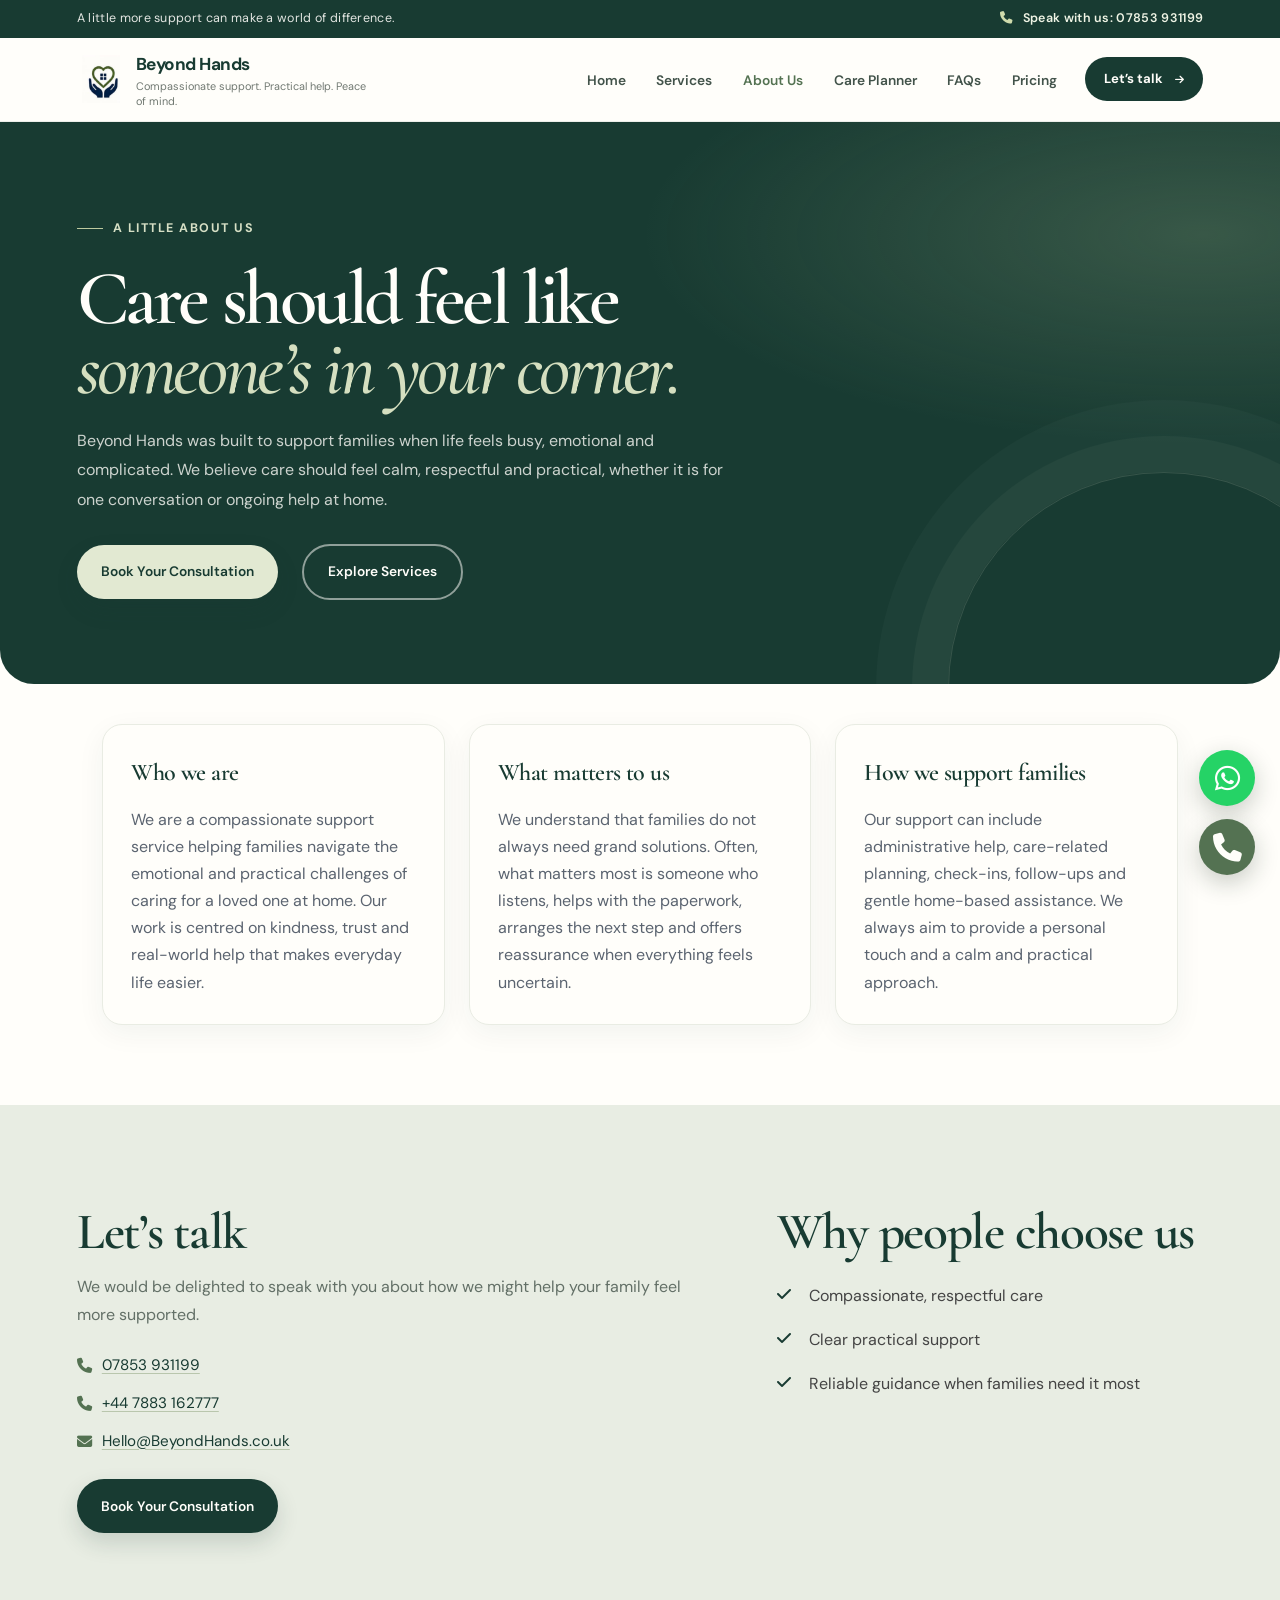
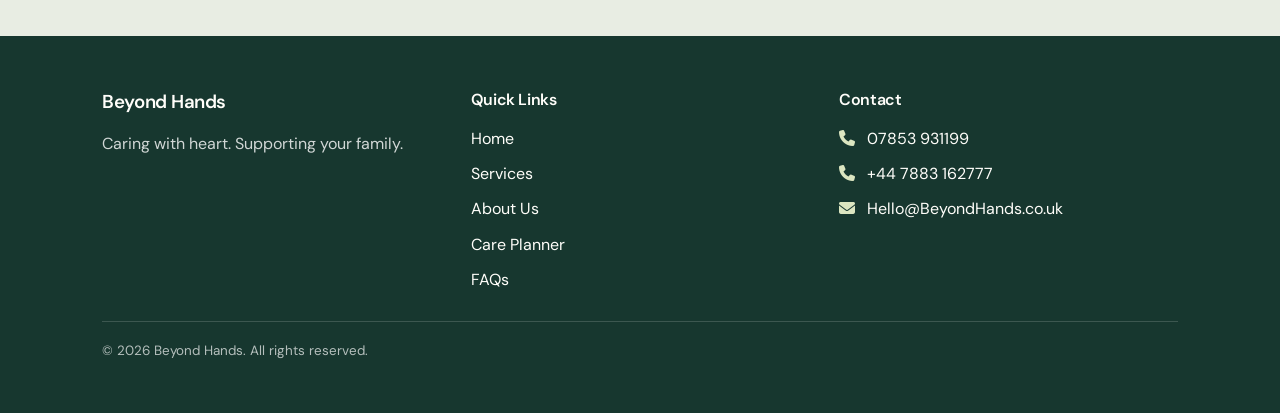
==== about.html @ d913bfa4 "chore: initalizing beyondhands repo" ====
<!DOCTYPE html>
<html lang="en">
<head>
    <meta charset="UTF-8">
    <meta name="viewport" content="width=device-width, initial-scale=1.0">
    <title>About Us | Beyond Hands</title>
    <meta name="description" content="Learn about Beyond Hands and our calm, personal approach to practical support for families and carers.">
    <link rel="icon" type="image/png" href="logo.png">
    <link rel="stylesheet" href="style.css">
    <link rel="preconnect" href="https://fonts.googleapis.com">
    <link href="https://fonts.googleapis.com/css2?family=Cormorant+Garamond:wght@500;600;700&family=DM+Sans:wght@400;500;600;700&display=swap" rel="stylesheet">
    <link rel="stylesheet" href="https://cdnjs.cloudflare.com/ajax/libs/font-awesome/6.5.1/css/all.min.css">
</head>
<body>
    <a class="skip-link" href="#main-content">Skip to content</a>
    <div class="topbar">
        <div class="topbar-inner">
            <span>A little more support can make a world of difference.</span>
            <a href="tel:+447853931199"><i class="fas fa-phone"></i> Speak with us: 07853 931199</a>
        </div>
    </div>
    <div class="sidebar-overlay"></div>
    <aside class="sidebar-drawer" id="mobile-navigation" aria-label="Mobile navigation" aria-hidden="true" inert>
        <div class="sidebar-header">
            <div class="sidebar-logo">
                <img src="logo.png" alt="Beyond Hands Logo">
                <h3>Beyond Hands</h3>
            </div>
            <button class="close-sidebar-btn" type="button" aria-label="Close navigation"><i class="fas fa-times"></i></button>
        </div>
        <ul class="sidebar-links">
            <li><a href="index.html#home"><i class="fas fa-home"></i> Home</a></li>
            <li><a href="services.html"><i class="fas fa-hand-holding-heart"></i> Services</a></li>
            <li><a href="about.html"><i class="fas fa-info-circle"></i> About Us</a></li>
            <li><a href="resources.html"><i class="fas fa-clipboard-list"></i> Care Planner</a></li>
            <li><a href="faq.html"><i class="fas fa-circle-question"></i> FAQs</a></li>
            <li><a href="index.html#pricing"><i class="fas fa-tags"></i> Pricing</a></li>
            <li><a href="booking.html"><i class="fas fa-calendar-check"></i> Book Consultation</a></li>
        </ul>
        <div class="sidebar-footer">
            <p><i class="fas fa-phone"></i> <a href="tel:+447853931199">07853 931199</a></p>
            <p>Helping families with calm, compassionate support.</p>
        </div>
    </aside>

    <nav class="navbar">
        <a href="index.html" class="logo">
            <img src="logo.png" alt="Beyond Hands Logo">
            <div>
                <h2>Beyond Hands</h2>
                <p>Compassionate support. Practical help. Peace of mind.</p>
            </div>
        </a>
        <ul class="nav-links">
            <li><a href="index.html#home">Home</a></li>
            <li><a href="services.html">Services</a></li>
            <li><a href="about.html">About Us</a></li>
            <li><a href="resources.html">Care Planner</a></li>
            <li><a href="faq.html">FAQs</a></li>
            <li><a href="index.html#pricing">Pricing</a></li>
        </ul>
        <a class="nav-cta" href="booking.html">Let’s talk <i class="fas fa-arrow-right"></i></a>
        <button class="menu-btn" type="button" aria-label="Open navigation" aria-controls="mobile-navigation" aria-expanded="false"><i class="fas fa-bars"></i></button>
    </nav>

    <main id="main-content">
    <section class="page-hero">
        <div class="hero-content">
            <span class="hero-kicker"><span></span> A little about us</span>
            <h1>Care should feel like<br><em>someone’s in your corner.</em></h1>
            <p>Beyond Hands was built to support families when life feels busy, emotional and complicated. We believe care should feel calm, respectful and practical, whether it is for one conversation or ongoing help at home.</p>
            <div class="hero-buttons">
                <a href="booking.html" class="btn">Book Your Consultation</a>
                <a href="services.html" class="btn-outline">Explore Services</a>
            </div>
        </div>
    </section>

    <section class="content-page-section">
        <div class="content-card">
            <h2>Who we are</h2>
            <p>We are a compassionate support service helping families navigate the emotional and practical challenges of caring for a loved one at home. Our work is centred on kindness, trust and real-world help that makes everyday life easier.</p>
        </div>
        <div class="content-card">
            <h2>What matters to us</h2>
            <p>We understand that families do not always need grand solutions. Often, what matters most is someone who listens, helps with the paperwork, arranges the next step and offers reassurance when everything feels uncertain.</p>
        </div>
        <div class="content-card">
            <h2>How we support families</h2>
            <p>Our support can include administrative help, care-related planning, check-ins, follow-ups and gentle home-based assistance. We always aim to provide a personal touch and a calm and practical approach.</p>
        </div>
    </section>

    <section class="contact-section">
        <div class="contact-container">
            <div class="contact-box">
                <h2>Let’s talk</h2>
                <p>We would be delighted to speak with you about how we might help your family feel more supported.</p>
                <div class="contact-info">
                    <p><i class="fas fa-phone"></i> <a href="tel:+447853931199">07853 931199</a></p>
                    <p><i class="fas fa-phone"></i> <a href="tel:+447883162777">+44 7883 162777</a></p>
                    <p><i class="fas fa-envelope"></i> <a href="mailto:Hello@BeyondHands.co.uk">Hello@BeyondHands.co.uk</a></p>
                </div>
                <a href="booking.html" class="btn">Book Your Consultation</a>
            </div>
            <div class="find-us-box">
                <h2>Why people choose us</h2>
                <ul class="find-list">
                    <li><i class="fas fa-check"></i> Compassionate, respectful care</li>
                    <li><i class="fas fa-check"></i> Clear practical support</li>
                    <li><i class="fas fa-check"></i> Reliable guidance when families need it most</li>
                </ul>
            </div>
        </div>
    </section>
    </main>

    <a href="https://wa.me/447853931199?text=Hello%20Beyond%20Hands%2C%20I%E2%80%99d%20like%20to%20ask%20about%20your%20support."
       class="whatsapp-btn" aria-label="Message Beyond Hands on WhatsApp" title="Message us on WhatsApp" target="_blank" rel="noopener noreferrer">
        <i class="fab fa-whatsapp" aria-hidden="true"></i>
    </a>
    <a href="tel:+447853931199" class="call-btn" aria-label="Call Beyond Hands" title="Call Beyond Hands">
        <i class="fas fa-phone"></i>
    </a>

    <footer>
        <div class="footer-content">
            <div>
                <h3>Beyond Hands</h3>
                <p>Caring with heart. Supporting your family.</p>
            </div>
            <div>
                <h4>Quick Links</h4>
                <ul>
                    <li><a href="index.html">Home</a></li>
                    <li><a href="services.html">Services</a></li>
                    <li><a href="about.html">About Us</a></li>
                    <li><a href="resources.html">Care Planner</a></li>
                    <li><a href="faq.html">FAQs</a></li>
                </ul>
            </div>
            <div>
                <h4>Contact</h4>
                <ul>
                    <li><i class="fas fa-phone"></i> <a href="tel:+447853931199">07853 931199</a></li>
                    <li><i class="fas fa-phone"></i> <a href="tel:+447883162777">+44 7883 162777</a></li>
                    <li><i class="fas fa-envelope"></i> <a href="mailto:Hello@BeyondHands.co.uk">Hello@BeyondHands.co.uk</a></li>
                </ul>
            </div>
        </div>
    </footer>

    <script src="script.js"></script>
</body>
</html>
---- style.css ----
:root {
    --navy: #0B2545;
    --green: #5B6D28;
    --light: #FBFBFA;
    --dark: #2D3134;
    --white: #ffffff;
}

* {
    margin: 0;
    padding: 0;
    box-sizing: border-box;
    font-family: 'Poppins', sans-serif;
    scroll-behavior: smooth;
}

body {
    background: var(--light);
    color: var(--dark);
    overflow-x: hidden;
}

body.sidebar-open {
    overflow: hidden;
}

img {
    max-width: 100%;
    display: block;
}

a {
    text-decoration: none;
}

section {
    padding: 80px 8%;
}

.navbar {
    position: sticky;
    top: 0;
    z-index: 1000;
    display: flex;
    justify-content: space-between;
    align-items: center;
    padding: 15px 8%;
    background: var(--white);
    box-shadow: 0 2px 15px rgba(0,0,0,.05);
}

.logo {
    display: flex;
    align-items: center;
    gap: 15px;
}

.logo img {
    height: 55px;
    object-fit: contain;
}

.logo h2 {
    font-size: 1.3rem;
    color: var(--navy);
    font-weight: 700;
}

.logo p {
    font-size: .75rem;
    color: #666;
}

.nav-links {
    display: flex;
    gap: 30px;
    list-style: none;
}

.nav-links a {
    font-weight: 500;
    color: var(--navy);
    transition: .3s;
}

.nav-links a:hover {
    color: var(--green);
}

.menu-btn {
    display: none;
    font-size: 1.5rem;
    cursor: pointer;
    color: var(--navy);
}

.sidebar-overlay {
    position: fixed;
    top: 0;
    left: 0;
    width: 100vw;
    height: 100vh;
    background: rgba(11, 37, 69, 0.4);
    backdrop-filter: blur(4px);
    z-index: 1999;
    opacity: 0;
    pointer-events: none;
    transition: opacity 0.4s ease;
}

.sidebar-overlay.active {
    opacity: 1;
    pointer-events: auto;
}

.sidebar-drawer {
    position: fixed;
    top: 0;
    right: -320px;
    width: 320px;
    height: 100vh;
    background: var(--white);
    z-index: 2000;
    box-shadow: -5px 0 25px rgba(0,0,0,0.15);
    display: flex;
    flex-direction: column;
    padding: 30px 25px;
    transition: right 0.4s cubic-bezier(0.16, 1, 0.3, 1);
}

.sidebar-drawer.active {
    right: 0;
}

.sidebar-header {
    display: flex;
    justify-content: space-between;
    align-items: center;
    margin-bottom: 40px;
}

.sidebar-logo {
    display: flex;
    align-items: center;
    gap: 12px;
}

.sidebar-logo img {
    height: 40px;
}

.sidebar-logo h3 {
    color: var(--navy);
    font-size: 1.2rem;
}

.close-sidebar-btn {
    font-size: 1.5rem;
    color: #888;
    cursor: pointer;
    transition: color 0.2s;
}

.close-sidebar-btn:hover {
    color: var(--navy);
}

.sidebar-links {
    list-style: none;
    display: flex;
    flex-direction: column;
    gap: 20px;
}

.sidebar-links li a {
    font-size: 1.15rem;
    font-weight: 500;
    color: var(--navy);
    display: flex;
    align-items: center;
    gap: 15px;
    padding: 12px 15px;
    border-radius: 8px;
    background: var(--light);
    transition: all 0.3s ease;
}

.sidebar-links li a:hover {
    background: var(--green);
    color: var(--white);
    padding-left: 20px;
}

.sidebar-footer {
    margin-top: auto;
    border-top: 1px solid #eee;
    padding-top: 20px;
    font-size: 0.9rem;
    color: #666;
}

.sidebar-footer p i {
    color: var(--green);
    margin-right: 5px;
}

.hero {
    display: grid;
    grid-template-columns: 1.2fr 0.8fr;
    align-items: center;
    gap: 40px;
    min-height: 85vh;
    background: linear-gradient(135deg, #ffffff 0%, var(--light) 100%);
}

.badge {
    display: inline-block;
    background: rgba(91, 109, 40, 0.1);
    color: var(--green);
    padding: 8px 16px;
    border-radius: 30px;
    font-weight: 600;
    font-size: 0.85rem;
    margin-bottom: 25px;
}

.hero-content h1 {
    font-size: 3rem;
    line-height: 1.25;
    color: var(--navy);
    margin-bottom: 25px;
}

.hero-content p {
    font-size: 1.1rem;
    margin-bottom: 30px;
    color: #4A5056;
    line-height: 1.7;
}

.hero-buttons {
    display: flex;
    gap: 15px;
    flex-wrap: wrap;
}

.hero-highlights {
    display: flex;
    flex-wrap: wrap;
    gap: 12px;
    margin-top: 24px;
}

.hero-highlights span {
    background: #f5f7ee;
    color: var(--navy);
    padding: 10px 14px;
    border-radius: 999px;
    font-size: 0.9rem;
    font-weight: 500;
}

.hero-highlights i {
    color: var(--green);
    margin-right: 6px;
}

.btn {
    padding: 14px 30px;
    background: var(--navy);
    color: var(--white);
    border-radius: 8px;
    font-weight: 600;
    transition: .3s ease;
}

.btn:hover {
    background: var(--green);
    transform: translateY(-2px);
}

.btn-outline {
    padding: 14px 30px;
    border: 2px solid var(--navy);
    color: var(--navy);
    border-radius: 8px;
    font-weight: 600;
    transition: .3s ease;
}

.btn-outline:hover {
    background: var(--navy);
    color: var(--white);
}

.hero-image img {
    border-radius: 30px;
    box-shadow: 0 15px 35px rgba(0,0,0,.1);
    width: 100%;
    object-fit: cover;
}

.features {
    display: grid;
    grid-template-columns: repeat(auto-fit, minmax(250px, 1fr));
    gap: 30px;
    background: var(--white);
    border-top: 1px solid #eee;
}

.feature-card {
    padding: 30px;
    text-align: center;
    border-radius: 12px;
    background: var(--light);
    transition: .3s;
}

.feature-card i {
    font-size: 2rem;
    color: var(--navy);
    margin-bottom: 15px;
}

.feature-card h3 {
    font-size: 1.15rem;
    color: var(--navy);
    margin-bottom: 8px;
}

.feature-card p {
    font-size: 0.92rem;
    color: #666;
    line-height: 1.6;
}

.section-heading {
    max-width: 780px;
    margin: 0 auto 50px;
    text-align: center;
}

.section-heading p {
    margin-top: 14px;
    color: #5b6470;
    line-height: 1.7;
}

.inline-btn {
    display: inline-block;
    margin-top: 20px;
    color: var(--green);
    font-weight: 600;
}

.inline-btn:hover {
    color: var(--navy);
}

.section-title {
    text-align: center;
    font-size: 2.2rem;
    margin-bottom: 10px;
    color: var(--navy);
    position: relative;
}

.section-title::after {
    content: '';
    display: block;
    width: 50px;
    height: 3px;
    background: var(--green);
    margin: 12px auto 0;
}

.service-grid {
    display: grid;
    grid-template-columns: repeat(auto-fit, minmax(300px, 1fr));
    gap: 30px;
}

.card {
    background: var(--white);
    padding: 35px;
    border-radius: 16px;
    box-shadow: 0 5px 20px rgba(0,0,0,.03);
    border: 1px solid #f0f0f0;
    transition: .3s ease;
}

.card:hover {
    transform: translateY(-5px);
    box-shadow: 0 15px 30px rgba(0,0,0,.08);
    border-color: var(--green);
}

.card i {
    font-size: 1.8rem;
    color: var(--green);
    margin-bottom: 20px;
}

.card h3 {
    margin-bottom: 12px;
    color: var(--navy);
    font-size: 1.25rem;
}

.card p {
    font-size: 0.95rem;
    line-height: 1.6;
    color: #555;
}

.card ul {
    list-style: none;
    display: flex;
    flex-direction: column;
    gap: 10px;
    margin-top: 16px;
}

.card li {
    font-size: 0.92rem;
    color: #5d6370;
    display: flex;
    align-items: flex-start;
    gap: 8px;
}

.card li i {
    margin: 0;
    color: var(--green);
    font-size: 0.9rem;
}

.support-section {
    background: linear-gradient(135deg, #f8f9f0 0%, #ffffff 100%);
    border-radius: 24px;
    margin: 0 8% 80px;
    padding: 60px 6%;
}

.support-intro {
    max-width: 760px;
    margin: 0 auto 40px;
    text-align: center;
}

.support-intro h2 {
    font-size: 2rem;
    color: var(--navy);
    margin-bottom: 14px;
}

.support-intro p {
    color: #5b6470;
    line-height: 1.7;
}

.steps-grid {
    display: grid;
    grid-template-columns: repeat(auto-fit, minmax(220px, 1fr));
    gap: 24px;
}

.step-card {
    background: var(--white);
    border: 1px solid #ecefe1;
    border-radius: 16px;
    padding: 24px;
    box-shadow: 0 8px 25px rgba(0,0,0,.03);
}

.step-number {
    display: inline-flex;
    width: 38px;
    height: 38px;
    align-items: center;
    justify-content: center;
    border-radius: 50%;
    background: rgba(91, 109, 40, 0.12);
    color: var(--green);
    font-weight: 700;
    margin-bottom: 14px;
}

.step-card h3 {
    color: var(--navy);
    margin-bottom: 10px;
}

.step-card p {
    color: #5b6470;
    line-height: 1.6;
    font-size: 0.95rem;
}

.about-intro {
    padding: 80px 8% 40px;
}

.about-intro-content {
    background: linear-gradient(135deg, #ffffff 0%, #f6f8ea 100%);
    border: 1px solid #ecefe1;
    border-radius: 24px;
    padding: 40px;
    max-width: 1000px;
    margin: 0 auto;
    box-shadow: 0 10px 25px rgba(0,0,0,.04);
}

.about-intro-content h2 {
    font-size: 2rem;
    color: var(--navy);
    margin-bottom: 16px;
}

.about-intro-content p {
    color: #5b6470;
    line-height: 1.8;
    max-width: 760px;
}

.testimonials-section {
    padding-top: 20px;
    padding-bottom: 20px;
}

.testimonial-grid {
    display: grid;
    grid-template-columns: repeat(auto-fit, minmax(250px, 1fr));
    gap: 24px;
}

.testimonial-card {
    background: var(--white);
    border: 1px solid #ecefe1;
    border-radius: 18px;
    padding: 24px;
    box-shadow: 0 8px 20px rgba(0,0,0,.03);
}

.testimonial-card p {
    color: #4b5563;
    line-height: 1.7;
    margin-bottom: 14px;
}

.testimonial-card strong {
    color: var(--navy);
}

.about {
    background: linear-gradient(135deg, #5B6D28 0%, #7a8f39 100%);
    color: var(--white);
    border-radius: 24px;
    margin: 0 8% 80px;
    padding: 60px;
    box-shadow: 0 15px 35px rgba(91, 109, 40, 0.15);
}

.about h2 {
    font-size: 2.2rem;
    margin-bottom: 30px;
    text-align: center;
}

.why-list {
    list-style: none;
    max-width: 800px;
    margin: 0 auto;
    display: flex;
    flex-direction: column;
    gap: 20px;
}

.why-list li {
    font-size: 1.05rem;
    display: flex;
    align-items: flex-start;
    gap: 15px;
    line-height: 1.6;
}

.why-list i {
    font-size: 1.3rem;
    color: #DCE6C1;
    margin-top: 3px;
}

.pricing-grid {
    display: grid;
    grid-template-columns: repeat(auto-fit, minmax(280px, 1fr));
    gap: 30px;
}

.price-card {
    background: var(--white);
    padding: 40px 30px;
    border-radius: 16px;
    text-align: center;
    box-shadow: 0 5px 20px rgba(0,0,0,.03);
    border-top: 4px solid var(--navy);
}

.price-card i {
    font-size: 2.2rem;
    color: var(--navy);
    margin-bottom: 15px;
}

.price-card h3 {
    margin-bottom: 10px;
    color: var(--navy);
}

.price-card p {
    color: #666;
    font-size: 0.95rem;
    line-height: 1.7;
}

.contact-section {
    background: var(--white);
    border-top: 1px solid #eee;
}

.contact-container {
    display: grid;
    grid-template-columns: 1.2fr 0.8fr;
    gap: 60px;
}

.contact-box h2, .find-us-box h2 {
    color: var(--navy);
    font-size: 1.8rem;
    margin-bottom: 15px;
}

.contact-info {
    margin: 25px 0;
}

.contact-info p {
    margin-bottom: 12px;
    font-size: 1.05rem;
    display: flex;
    align-items: center;
    gap: 10px;
}

.contact-info i {
    color: var(--green);
}

.contact-form {
    display: flex;
    flex-direction: column;
    gap: 15px;
}

.contact-form input, .contact-form textarea, .contact-form select {
    padding: 14px;
    border: 1px solid #ddd;
    border-radius: 8px;
    font-size: 0.95rem;
    background: var(--light);
}

.contact-form textarea {
    height: 120px;
    resize: none;
}

.contact-form button {
    padding: 14px;
    border: none;
    background: var(--navy);
    color: var(--white);
    font-weight: 600;
    border-radius: 8px;
    cursor: pointer;
    transition: .3s;
}

.contact-form button:hover {
    background: var(--green);
}

.find-list {
    list-style: none;
    display: flex;
    flex-direction: column;
    gap: 18px;
    margin-top: 25px;
}

.find-list li {
    display: flex;
    align-items: flex-start;
    gap: 12px;
    font-size: 1rem;
    color: #444;
    line-height: 1.6;
}

.find-list i {
    color: var(--navy);
    width: 20px;
    margin-top: 3px;
}

.call-btn {
    position: fixed;
    right: 25px;
    bottom: 25px;
    width: 60px;
    height: 60px;
    background: var(--green);
    border-radius: 50%;
    display: flex;
    justify-content: center;
    align-items: center;
    font-size: 1.8rem;
    color: var(--white);
    text-decoration: none;
    box-shadow: 0 8px 20px rgba(0,0,0,.2);
    z-index: 999;
    transition: .3s;
}

.whatsapp-btn {
    position: fixed;
    right: 25px;
    bottom: 94px;
    z-index: 999;
    display: flex;
    width: 56px;
    height: 56px;
    align-items: center;
    justify-content: center;
    border-radius: 50%;
    background: #25d366;
    color: #fff;
    font-size: 1.8rem;
    text-decoration: none;
    box-shadow: 0 8px 24px rgba(20, 40, 25, .23);
    transition: transform .2s ease, box-shadow .2s ease;
}

.call-btn:hover,
.whatsapp-btn:hover {
    transform: scale(1.05);
}

footer {
    background: var(--navy);
    color: var(--white);
    padding: 50px 8%;
}

.content-page-section {
    display: grid;
    grid-template-columns: repeat(auto-fit, minmax(280px, 1fr));
    gap: 24px;
    padding: 40px 8% 80px;
}

.content-card {
    background: var(--white);
    padding: 28px;
    border-radius: 18px;
    box-shadow: 0 8px 24px rgba(0,0,0,.04);
    border: 1px solid #ecefe1;
}

.content-card h2 {
    color: var(--navy);
    margin-bottom: 12px;
}

.content-card p {
    color: #5b6470;
    line-height: 1.7;
}

.footer-content {
    display: grid;
    grid-template-columns: repeat(auto-fit, minmax(220px, 1fr));
    gap: 30px;
    align-items: start;
}

footer h3, footer h4 {
    margin-bottom: 12px;
}

footer p, footer li {
    color: rgba(255,255,255,0.8);
    line-height: 1.7;
}

footer ul {
    list-style: none;
    display: flex;
    flex-direction: column;
    gap: 8px;
}

footer a {
    color: var(--white);
}

footer i {
    margin-right: 8px;
    color: #DCE6C1;
}

.hidden {
    opacity: 0;
    transform: translateY(30px);
    transition: all 0.6s ease-out;
}

.show {
    opacity: 1;
    transform: translateY(0);
}

.page-hero {
    padding: 70px 8% 50px;
    background: linear-gradient(135deg, #ffffff 0%, #f7f8ef 100%);
}

.page-hero .hero-content h1 {
    font-size: 2.6rem;
}

.page-hero .hero-content p {
    max-width: 720px;
}

.services-page-section {
    padding-top: 20px;
}

.services-intro-card {
    background: var(--white);
    border: 1px solid #ecefe1;
    border-radius: 24px;
    padding: 32px;
    margin: 0 auto 35px;
    max-width: 900px;
    box-shadow: 0 10px 25px rgba(0,0,0,.04);
}

.services-intro-card h2 {
    color: var(--navy);
    margin-bottom: 12px;
}

.services-intro-card p {
    color: #5b6470;
    line-height: 1.7;
}

.large-grid {
    grid-template-columns: repeat(auto-fit, minmax(280px, 1fr));
}

.booking-layout {
    display: grid;
    grid-template-columns: 0.95fr 1.05fr;
    gap: 40px;
    align-items: start;
}

.consultation-summary {
    background: var(--white);
    border: 1px solid #ecefe1;
    border-radius: 24px;
    padding: 32px;
    box-shadow: 0 10px 25px rgba(0,0,0,.04);
}

.consultation-summary h2 {
    color: var(--navy);
    font-size: 1.6rem;
    margin-bottom: 14px;
}

.summary-list {
    list-style: none;
    display: flex;
    flex-direction: column;
    gap: 12px;
    margin-top: 20px;
}

.summary-list li {
    display: flex;
    align-items: flex-start;
    gap: 10px;
    color: #495057;
    line-height: 1.6;
}

.summary-list i {
    color: var(--green);
    margin-top: 3px;
}

.consultation-card {
    margin-top: 20px;
    padding: 18px 20px;
    background: #f8f9f0;
    border-radius: 14px;
    color: #4b5563;
}

.consultation-card strong {
    color: var(--navy);
}

@media(max-width: 900px) {
    section { padding: 50px 5%; }
    .hero, .booking-layout { grid-template-columns: 1fr; text-align: center; }
    .hero-buttons, .hero-highlights { justify-content: center; }
    .about { margin: 0 5% 50px; padding: 40px 20px; }
    .contact-container { grid-template-columns: 1fr; gap: 40px; }
    .nav-links { display: none; }
    .menu-btn { display: block; }
    .page-hero { padding: 60px 5% 40px; }
}

@media(max-width: 600px) {
    .hero-content h1 { font-size: 2.3rem; }
    .hero-buttons { flex-direction: column; }
    .btn, .btn-outline { width: 100%; text-align: center; }
    .support-section { margin: 0 5% 50px; padding: 40px 20px; }
}

/* Shared visual and interaction refinements */
:root {
    --navy: #183c3a;
    --green: #617b55;
    --light: #f7f7f2;
    --dark: #303936;
    --white: #fff;
    --sage-pale: #edf1e8;
    --muted: #626c67;
    --shadow-soft: 0 14px 40px rgba(24, 60, 58, .08);
}

html {
    scroll-behavior: smooth;
    scroll-padding-top: 95px;
}

body {
    font-family: 'Poppins', sans-serif;
    line-height: 1.65;
    color: var(--dark);
}

a {
    color: inherit;
}

a:focus-visible,
button:focus-visible,
summary:focus-visible,
input:focus-visible,
textarea:focus-visible,
select:focus-visible {
    outline: 3px solid #a7bd7e;
    outline-offset: 3px;
}

.skip-link {
    position: fixed;
    top: 12px;
    left: 12px;
    z-index: 3000;
    padding: 10px 16px;
    border-radius: 8px;
    background: var(--navy);
    color: var(--white);
    transform: translateY(-160%);
}

.skip-link:focus {
    transform: translateY(0);
}

.navbar {
    padding-top: 12px;
    padding-bottom: 12px;
    transition: box-shadow .25s ease, padding .25s ease;
}

.navbar.is-scrolled {
    box-shadow: 0 8px 28px rgba(24, 60, 58, .13);
}

.logo {
    gap: 12px;
}

.logo img {
    height: 52px;
}

.logo p {
    line-height: 1.35;
}

.nav-links {
    align-items: center;
    gap: clamp(14px, 2vw, 28px);
}

.nav-links a {
    font-size: .92rem;
}

.nav-links a[aria-current="page"] {
    color: var(--green);
}

.menu-btn,
.close-sidebar-btn {
    border: 0;
    background: transparent;
    cursor: pointer;
}

.sidebar-drawer {
    width: min(360px, 88vw);
    right: -100%;
    height: 100vh;
    height: 100dvh;
}

.sidebar-drawer.active {
    right: 0;
}

.sidebar-overlay {
    z-index: 1999;
}

.sidebar-drawer {
    z-index: 2000;
}

.hero {
    position: relative;
    min-height: min(760px, calc(100vh - 78px));
    gap: clamp(28px, 5vw, 72px);
    background:
        radial-gradient(ellipse at 88% 18%, rgba(207, 219, 190, .42), transparent 36%),
        linear-gradient(135deg, #fff 0%, #f5f6ef 100%);
}

.hero-content h1,
.page-hero .hero-content h1 {
    max-width: 760px;
    font-size: clamp(2.45rem, 5vw, 4.35rem);
    line-height: 1.12;
    letter-spacing: -.045em;
}

.hero-content p,
.page-hero .hero-content p {
    max-width: 680px;
    line-height: 1.8;
}

.badge {
    background: var(--sage-pale);
    letter-spacing: .035em;
}

.hero-image {
    position: relative;
}

.hero-image::before {
    content: "";
    position: absolute;
    z-index: 0;
    inset: 18px -16px -16px 18px;
    border: 1px solid rgba(97, 123, 85, .32);
    border-radius: 32px;
}

.hero-image img {
    position: relative;
    aspect-ratio: 4 / 4.3;
    max-height: 570px;
    object-fit: cover;
    border-radius: 28px;
    box-shadow: var(--shadow-soft);
}

.btn,
.btn-outline {
    display: inline-flex;
    min-height: 50px;
    align-items: center;
    justify-content: center;
    border-radius: 999px;
    padding: 13px 26px;
}

.btn {
    background: var(--navy);
}

.btn:hover {
    background: var(--green);
}

.btn-outline {
    border-color: rgba(24, 60, 58, .35);
}

.features {
    position: relative;
    z-index: 1;
    width: min(1120px, calc(100% - 10%));
    margin: -26px auto 0;
    padding: 28px;
    border: 1px solid #e9ece3;
    border-radius: 22px;
    background: var(--white);
    box-shadow: var(--shadow-soft);
}

.feature-card {
    padding: 22px 18px;
    background: transparent;
}

.feature-card i {
    color: var(--green);
}

.section-title {
    font-size: clamp(1.8rem, 3vw, 2.45rem);
    letter-spacing: -.035em;
}

.section-heading {
    margin-bottom: 40px;
}

.card,
.price-card,
.content-card,
.testimonial-card,
.step-card,
.consultation-summary,
.services-intro-card {
    border-color: #e9ece3;
    box-shadow: 0 8px 28px rgba(24, 60, 58, .055);
}

.card,
.price-card,
.content-card,
.testimonial-card {
    border-radius: 20px;
}

.card {
    padding: 32px;
}

.card:hover {
    border-color: #bdc9b1;
    box-shadow: var(--shadow-soft);
}

.about {
    background: linear-gradient(135deg, #34594d, #617b55);
}

.price-card {
    border-top-color: var(--green);
}

.pricing-note {
    margin: 26px auto 0;
    max-width: 760px;
    color: var(--muted);
    text-align: center;
}

.contact-section {
    background: #f0f2eb;
    border-top: 0;
}

.contact-info a,
.consultation-card a {
    color: var(--navy);
    text-decoration: underline;
    text-decoration-color: #b9c6ad;
    text-underline-offset: 3px;
}

.contact-info a:hover,
.consultation-card a:hover {
    color: var(--green);
}

.contact-form {
    margin-top: 22px;
}

.contact-form label {
    margin-bottom: -10px;
    color: var(--navy);
    font-size: .9rem;
    font-weight: 600;
}

.contact-form input,
.contact-form textarea,
.contact-form select {
    min-height: 50px;
    border-color: #dce1d7;
    border-radius: 10px;
    background: #fff;
    color: var(--dark);
    font: inherit;
}

.contact-form textarea {
    min-height: 140px;
    resize: vertical;
}

.contact-form input::placeholder,
.contact-form textarea::placeholder {
    color: #828a85;
}

.contact-form button {
    min-height: 52px;
    border-radius: 999px;
    background: var(--navy);
    font: inherit;
}

.contact-form button:disabled {
    cursor: wait;
    opacity: .72;
}

.form-privacy-note {
    margin-top: -8px;
    color: var(--muted);
    font-size: .82rem;
    line-height: 1.55;
}

.form-status {
    min-height: 1.4em;
    font-size: .92rem;
    font-weight: 500;
}

.form-status.is-success {
    color: #315d3a;
}

.form-status.is-error {
    color: #9c342d;
}

.faq-section {
    background: #fff;
}

.faq-list {
    display: grid;
    max-width: 900px;
    gap: 12px;
    margin: 0 auto;
}

.faq-item {
    border: 1px solid #e4e9df;
    border-radius: 14px;
    background: var(--light);
}

.faq-item summary {
    position: relative;
    padding: 20px 52px 20px 22px;
    color: var(--navy);
    font-weight: 600;
    cursor: pointer;
    list-style: none;
}

.faq-item summary::-webkit-details-marker {
    display: none;
}

.faq-item summary::after {
    content: "+";
    position: absolute;
    top: 50%;
    right: 22px;
    color: var(--green);
    font-size: 1.4rem;
    transform: translateY(-50%);
}

.faq-item[open] summary::after {
    content: "−";
}

.faq-item p {
    padding: 0 22px 20px;
    color: var(--muted);
    line-height: 1.75;
}

.call-btn {
    width: 56px;
    height: 56px;
    box-shadow: 0 8px 24px rgba(0, 0, 0, .22);
}

footer .copyright {
    margin-top: 28px;
    padding-top: 18px;
    border-top: 1px solid rgba(255, 255, 255, .16);
    color: rgba(255, 255, 255, .68);
    font-size: .84rem;
}

@media (max-width: 1100px) {
    .navbar {
        padding-right: 5%;
        padding-left: 5%;
    }

    .logo p {
        display: none;
    }

    .nav-links {
        gap: 15px;
    }

    .nav-links a {
        font-size: .84rem;
    }
}

@media (max-width: 900px) {
    .hero {
        min-height: auto;
        text-align: center;
    }

    .hero-content h1,
    .page-hero .hero-content h1,
    .hero-content p,
    .page-hero .hero-content p {
        margin-right: auto;
        margin-left: auto;
    }

    .hero-image {
        width: min(520px, 90%);
        margin: 12px auto 8px;
    }

    .hero-image img {
        max-height: 460px;
    }

    .features {
        margin-top: 20px;
    }
}

@media (max-width: 600px) {
    html {
        scroll-padding-top: 76px;
    }

    .navbar {
        padding: 10px 5%;
    }

    .logo {
        gap: 9px;
    }

    .logo img {
        height: 44px;
    }

    .logo h2 {
        font-size: 1.12rem;
    }

    .hero-content h1,
    .page-hero .hero-content h1 {
        font-size: clamp(2.2rem, 10vw, 3rem);
    }

    .hero-image {
        width: calc(100% - 12px);
    }

    .features {
        width: 90%;
        padding: 14px;
    }

    .card {
        padding: 26px;
    }

    .faq-item summary {
        padding: 17px 46px 17px 18px;
    }

    .faq-item p {
        padding: 0 18px 18px;
    }

    .call-btn {
        right: 16px;
        bottom: 16px;
        width: 52px;
        height: 52px;
    }

    .whatsapp-btn {
        right: 16px;
        bottom: 78px;
        width: 52px;
        height: 52px;
    }
}

@media (prefers-reduced-motion: reduce) {
    *,
    *::before,
    *::after {
        scroll-behavior: auto !important;
        animation-duration: .01ms !important;
        animation-iteration-count: 1 !important;
        transition-duration: .01ms !important;
    }

    .hidden {
        opacity: 1;
        transform: none;
    }
}

/* A bolder, editorial visual identity for the full site */
:root {
    --navy: #183b32;
    --green: #547252;
    --light: #f7f4ec;
    --dark: #29342f;
    --white: #fffefa;
    --muted: #66716a;
    --sage-pale: #e7ecdf;
    --shadow-soft: 0 22px 60px rgba(24, 59, 50, .12);
}

*, *::before, *::after {
    font-family: inherit;
}

html {
    scroll-padding-top: 100px;
}

body {
    background: #fffefa;
    color: var(--dark);
    font-family: "DM Sans", sans-serif;
    font-size: 16px;
    line-height: 1.7;
}

h1, h2, h3, h4, .section-title {
    font-family: "Cormorant Garamond", Georgia, serif;
    font-weight: 600;
    letter-spacing: -.025em;
}

section {
    padding: clamp(68px, 8vw, 112px) max(6%, calc((100% - 1240px) / 2));
}

.topbar {
    background: var(--navy);
    color: rgba(255, 254, 250, .88);
    font-size: .78rem;
    letter-spacing: .025em;
}

.topbar-inner {
    width: min(1240px, 88%);
    min-height: 38px;
    margin: 0 auto;
    display: flex;
    align-items: center;
    justify-content: space-between;
    gap: 18px;
}

.topbar a {
    color: #eff4e5;
    font-weight: 600;
}

.topbar i {
    margin-right: 7px;
    color: #cfdbac;
}

.navbar {
    min-height: 82px;
    padding: 12px max(6%, calc((100% - 1240px) / 2));
    gap: 28px;
    background: rgba(255, 254, 250, .97);
    border-bottom: 1px solid rgba(24, 59, 50, .08);
    box-shadow: none;
}

.navbar.is-scrolled {
    box-shadow: 0 8px 24px rgba(24, 59, 50, .09);
}

.logo {
    flex-shrink: 0;
    gap: 11px;
}

.logo img {
    width: 48px;
    height: 48px;
}

.logo h2 {
    font-family: "DM Sans", sans-serif;
    font-size: 1.08rem;
    font-weight: 700;
    letter-spacing: -.03em;
}

.logo p {
    display: block;
    max-width: 240px;
    color: #717972;
    font-size: .68rem;
}

.nav-links {
    flex: 1;
    justify-content: flex-end;
    gap: clamp(15px, 2.4vw, 34px);
}

.nav-links a {
    color: #42534a;
    font-size: .86rem;
    font-weight: 600;
}

.nav-links a:hover,
.nav-links a[aria-current="page"] {
    color: var(--green);
}

.nav-cta {
    display: inline-flex;
    flex: 0 0 auto;
    min-height: 44px;
    align-items: center;
    gap: 12px;
    padding: 0 19px;
    border-radius: 999px;
    background: var(--navy);
    color: var(--white);
    font-size: .82rem;
    font-weight: 700;
    transition: transform .2s ease, background .2s ease;
}

.nav-cta:hover {
    background: var(--green);
    transform: translateY(-2px);
}

.nav-cta i,
.btn i {
    font-size: .78em;
}

.menu-btn {
    color: var(--navy);
}

.hero {
    min-height: 690px;
    padding: clamp(64px, 7.5vw, 94px) max(6%, calc((100% - 1240px) / 2));
    grid-template-columns: 1.08fr .92fr;
    gap: clamp(40px, 7vw, 105px);
    overflow: hidden;
    background:
        radial-gradient(ellipse at 82% 14%, rgba(206, 216, 187, .5), transparent 34%),
        #f4f1e8;
}

.hero-content {
    position: relative;
    z-index: 1;
    max-width: 650px;
}

.hero-kicker {
    display: inline-flex;
    align-items: center;
    gap: 10px;
    margin-bottom: 25px;
    color: #526b4c;
    font-size: .78rem;
    font-weight: 700;
    letter-spacing: .12em;
    text-transform: uppercase;
}

.hero-kicker > span {
    width: 26px;
    height: 1px;
    background: #8c9a70;
}

.hero-content h1,
.page-hero .hero-content h1 {
    max-width: 750px;
    margin-bottom: 22px;
    color: var(--navy);
    font-family: "Cormorant Garamond", Georgia, serif;
    font-size: clamp(3.5rem, 5.5vw, 5.4rem);
    font-weight: 600;
    line-height: .91;
    letter-spacing: -.045em;
}

.hero-content h1 em,
.page-hero .hero-content h1 em {
    color: #71805c;
    font-weight: 500;
}

.hero-content > p,
.page-hero .hero-content > p {
    max-width: 600px;
    margin-bottom: 30px;
    color: #626b64;
    font-size: 1rem;
    line-height: 1.85;
}

.hero-buttons {
    align-items: center;
    gap: 24px;
}

.btn,
.btn-outline {
    min-height: 54px;
    border-radius: 999px;
    padding: 14px 24px;
    font-family: "DM Sans", sans-serif;
    font-size: .86rem;
}

.btn {
    gap: 13px;
    background: var(--navy);
    box-shadow: 0 10px 22px rgba(24, 59, 50, .16);
}

.btn:hover {
    background: #426147;
}

.hero-text-link {
    display: inline-flex;
    align-items: center;
    gap: 9px;
    color: var(--navy);
    font-size: .88rem;
    font-weight: 700;
}

.hero-text-link i {
    color: var(--green);
    transition: transform .2s ease;
}

.hero-text-link:hover i {
    transform: translateX(4px);
}

.hero-highlights {
    gap: 20px;
    margin-top: 34px;
}

.hero-highlights span {
    padding: 0;
    background: transparent;
    color: #657065;
    font-size: .76rem;
    font-weight: 600;
}

.hero-highlights i {
    color: #68825a;
}

.hero-image {
    align-self: center;
    width: 100%;
    max-width: 520px;
    margin: 0 auto;
}

.hero-image::before {
    inset: 22px -20px -20px 22px;
    border: 1px solid rgba(84, 114, 82, .48);
    border-radius: 46% 46% 28px 28px;
}

.hero-image img {
    aspect-ratio: 4 / 4.45;
    height: min(570px, 58vw);
    border-radius: 48% 48% 24px 24px;
    object-position: center;
    box-shadow: 0 24px 55px rgba(28, 47, 37, .18);
}

.image-note {
    position: absolute;
    right: -34px;
    bottom: 42px;
    z-index: 2;
    display: flex;
    align-items: center;
    gap: 13px;
    min-width: 245px;
    padding: 15px 19px;
    border: 1px solid rgba(24, 59, 50, .08);
    border-radius: 15px;
    background: var(--white);
    box-shadow: 0 16px 38px rgba(24, 59, 50, .16);
}

.image-note-icon {
    display: grid;
    width: 42px;
    height: 42px;
    flex: 0 0 42px;
    place-items: center;
    border-radius: 50%;
    background: #eaf0e2;
    color: var(--green);
}

.image-note strong,
.image-note small {
    display: block;
}

.image-note strong {
    color: var(--navy);
    font-size: .83rem;
}

.image-note small {
    margin-top: 2px;
    color: var(--muted);
    font-size: .7rem;
}

.image-caption {
    position: absolute;
    top: 42px;
    right: -38px;
    color: #75806d;
    font-family: "Cormorant Garamond", Georgia, serif;
    font-size: 1.15rem;
    font-style: italic;
    transform: rotate(5deg);
}

.features {
    display: grid;
    width: min(1120px, 88%);
    min-height: auto;
    margin: -36px auto 26px;
    padding: 28px 32px;
    grid-template-columns: repeat(3, minmax(0, 1fr));
    gap: 10px;
    border: 1px solid #ecebe3;
    border-radius: 18px;
    background: var(--white);
    box-shadow: 0 20px 48px rgba(24, 59, 50, .09);
}

.feature-card {
    display: grid;
    grid-template-columns: 42px 1fr;
    align-content: center;
    align-items: center;
    column-gap: 13px;
    padding: 14px 18px;
    text-align: left;
}

.feature-card + .feature-card {
    border-left: 1px solid #e9ebe3;
}

.feature-card i {
    grid-row: span 2;
    display: grid;
    width: 42px;
    height: 42px;
    place-items: center;
    margin: 0;
    border-radius: 50%;
    background: #edf1e8;
    color: var(--green);
    font-size: 1rem;
}

.feature-card h3 {
    align-self: end;
    margin: 0 0 2px;
    color: var(--navy);
    font-family: "DM Sans", sans-serif;
    font-size: .85rem;
}

.feature-card p {
    align-self: start;
    color: var(--muted);
    font-size: .72rem;
    line-height: 1.45;
}

.section-title {
    color: var(--navy);
    font-size: clamp(2.5rem, 4vw, 3.6rem);
    line-height: 1;
}

.section-title::after {
    width: 46px;
    height: 2px;
    margin-top: 17px;
    background: #a0ac84;
}

.section-heading {
    max-width: 720px;
    margin-bottom: 48px;
}

.section-heading p {
    margin-top: 16px;
    color: var(--muted);
    line-height: 1.8;
}

.services {
    background: #fffefa;
}

.service-grid {
    gap: 19px;
}

.card {
    position: relative;
    padding: 30px;
    border: 1px solid #eae9e0;
    border-radius: 15px;
    background: #fffefa;
    box-shadow: 0 9px 26px rgba(24, 59, 50, .045);
}

.card > i {
    display: grid;
    width: 50px;
    height: 50px;
    place-items: center;
    margin-bottom: 22px;
    border-radius: 14px;
    background: #ebefe4;
    color: #59744f;
    font-size: 1.15rem;
}

.card h3 {
    color: var(--navy);
    font-family: "DM Sans", sans-serif;
    font-size: 1.02rem;
    font-weight: 700;
    line-height: 1.35;
}

.card p,
.card li {
    color: #687169;
    font-size: .87rem;
    line-height: 1.75;
}

.card li i {
    color: #6d885c;
}

.card:hover {
    border-color: #cbd3c0;
    transform: translateY(-5px);
}

.support-section {
    padding: 74px 7%;
    border: 1px solid #e8eadf;
    border-radius: 22px;
    background: #f2f2e9;
}

.support-intro h2 {
    color: var(--navy);
    font-size: clamp(2.4rem, 4vw, 3.5rem);
    line-height: 1;
}

.step-card {
    border: 1px solid #e8e9df;
    border-radius: 14px;
    box-shadow: 0 8px 22px rgba(24, 59, 50, .04);
}

.step-number {
    background: var(--navy);
    color: #f5f4ec;
}

.step-card h3 {
    font-family: "DM Sans", sans-serif;
    font-size: .97rem;
    font-weight: 700;
}

.step-card p {
    color: var(--muted);
    font-size: .87rem;
}

.about-intro-content {
    padding: clamp(32px, 6vw, 68px);
    border: 0;
    border-radius: 18px;
    background: #e9eee4;
    box-shadow: none;
}

.about-intro-content h2 {
    max-width: 820px;
    color: var(--navy);
    font-size: clamp(2.5rem, 4.5vw, 4rem);
    line-height: 1.02;
}

.about-intro-content p {
    font-size: .97rem;
}

.testimonial-card {
    border: 1px solid #ebeae2;
    border-radius: 14px;
    background: #fffefa;
    box-shadow: 0 10px 26px rgba(24, 59, 50, .045);
}

.testimonial-card p {
    font-family: "Cormorant Garamond", Georgia, serif;
    font-size: 1.5rem;
    line-height: 1.35;
}

.testimonial-card strong {
    color: #677461;
    font-family: "DM Sans", sans-serif;
    font-size: .79rem;
}

.about {
    border-radius: 18px;
    background: var(--navy);
}

.about h2 {
    font-size: clamp(2.6rem, 4vw, 3.6rem);
}

.why-list {
    display: grid;
    grid-template-columns: repeat(2, minmax(0, 1fr));
    gap: 20px 38px;
}

.why-list li {
    font-size: .92rem;
}

.pricing {
    background: #f7f4ec;
}

.price-card {
    border: 1px solid #e7e7dd;
    border-top: 3px solid #879675;
    border-radius: 15px;
    background: #fffefa;
    box-shadow: 0 10px 26px rgba(24, 59, 50, .05);
}

.price-card i {
    color: var(--green);
}

.price-card h3 {
    font-family: "DM Sans", sans-serif;
    font-size: 1rem;
    font-weight: 700;
}

.pricing-note {
    color: #69736b;
    font-size: .88rem;
}

.contact-section {
    background: #e8ede3;
}

.contact-box h2,
.find-us-box h2 {
    font-family: "Cormorant Garamond", Georgia, serif;
    font-size: clamp(2.5rem, 4vw, 3.4rem);
    line-height: 1;
}

.contact-box > p,
.find-us-box > p {
    color: #637067;
}

.contact-info p {
    font-size: .95rem;
}

.page-hero {
    position: relative;
    overflow: hidden;
    min-height: 360px;
    padding: 88px max(6%, calc((100% - 1240px) / 2)) 84px;
    border-radius: 0 0 34px 34px;
    background:
        radial-gradient(ellipse at 94% 20%, rgba(170, 190, 147, .22), transparent 33%),
        var(--navy);
}

.page-hero::after {
    content: "";
    position: absolute;
    right: -100px;
    bottom: -220px;
    width: 430px;
    height: 430px;
    border: 1px solid rgba(238, 242, 221, .14);
    border-radius: 50%;
    box-shadow: 0 0 0 36px rgba(238, 242, 221, .035), 0 0 0 72px rgba(238, 242, 221, .025);
}

.page-hero .hero-content {
    position: relative;
    z-index: 1;
    max-width: 860px;
}

.page-hero .hero-kicker {
    color: #d6dfc5;
}

.page-hero .hero-kicker > span {
    background: #bdc99f;
}

.page-hero .hero-content h1 {
    max-width: 840px;
    color: #fffefa;
    font-size: clamp(3.3rem, 6vw, 5.5rem);
}

.page-hero .hero-content h1 em {
    color: #d5dfc0;
}

.page-hero .hero-content > p {
    max-width: 660px;
    color: rgba(255, 254, 250, .78);
}

.page-hero .btn {
    background: #e2e9d2;
    color: var(--navy);
}

.page-hero .btn:hover {
    background: #fffefa;
}

.page-hero .btn-outline {
    border-color: rgba(255, 254, 250, .52);
    color: #fffefa;
}

.page-hero .btn-outline:hover {
    background: #fffefa;
    color: var(--navy);
}

.services-page-section {
    padding-top: 60px;
}

.services-intro-card {
    max-width: 860px;
    margin-bottom: 44px;
    padding: 30px 0;
    border: 0;
    border-radius: 0;
    border-bottom: 1px solid #e6e8df;
    background: transparent;
    box-shadow: none;
}

.services-intro-card h2 {
    font-size: 2.5rem;
}

.services-intro-card p {
    max-width: 740px;
}

.large-grid {
    grid-template-columns: repeat(auto-fit, minmax(290px, 1fr));
}

.faq-section {
    background: #f4f2e9;
}

.faq-item {
    border-color: #e2e5da;
    border-radius: 12px;
    background: #fffefa;
}

.booking-layout {
    padding-top: 76px;
    padding-bottom: 100px;
    gap: clamp(35px, 7vw, 100px);
}

.consultation-summary {
    position: sticky;
    top: 120px;
    padding: 36px;
    border: 0;
    border-radius: 18px;
    background: #e8ede3;
    box-shadow: none;
}

.consultation-summary h2 {
    font-size: 2.6rem;
    line-height: 1;
}

.consultation-summary > p,
.summary-list li {
    color: #657068;
    font-size: .9rem;
    line-height: 1.75;
}

.summary-list i {
    color: #68815b;
}

.consultation-card {
    border: 1px solid #dce3d4;
    background: rgba(255, 254, 250, .75);
    font-size: .87rem;
    line-height: 1.7;
}

.booking-layout > .contact-box {
    padding: clamp(26px, 4vw, 46px);
    border: 1px solid #ebe9df;
    border-radius: 18px;
    background: #fffefa;
    box-shadow: var(--shadow-soft);
}

.booking-layout .contact-box h2 {
    font-family: "Cormorant Garamond", Georgia, serif;
    font-size: 3rem;
    line-height: 1;
}

.booking-layout .contact-box > p {
    color: #657068;
    font-size: .9rem;
}

.contact-form {
    gap: 12px;
}

.contact-form label {
    margin: 6px 0 -7px;
    color: #3e5245;
    font-size: .8rem;
}

.contact-form input,
.contact-form textarea,
.contact-form select {
    min-height: 48px;
    padding: 12px 14px;
    border-color: #e0e3d9;
    border-radius: 8px;
    font-size: .86rem;
}

.contact-form textarea {
    min-height: 125px;
}

.contact-form button {
    background: #183b32;
}

footer {
    background: #17372f;
}

footer h3,
footer h4 {
    font-family: "DM Sans", sans-serif;
}

.call-btn {
    box-shadow: 0 8px 24px rgba(20, 40, 25, .23);
}

@media (max-width: 1100px) {
    .navbar {
        padding-right: 5%;
        padding-left: 5%;
        gap: 16px;
    }

    .logo p {
        display: none;
    }

    .nav-links {
        gap: 16px;
    }

    .nav-links a {
        font-size: .8rem;
    }

    .nav-cta {
        padding: 0 15px;
    }

    .hero {
        padding-right: 7%;
        padding-left: 7%;
        gap: 40px;
    }

    .image-note {
        right: -15px;
    }

    .image-caption {
        right: -8px;
    }
}

@media (max-width: 900px) {
    .topbar-inner {
        width: 90%;
    }

    .navbar {
        min-height: 72px;
    }

    .nav-links,
    .navbar > .nav-cta {
        display: none;
    }

    .menu-btn {
        display: block;
        margin-left: auto;
        padding: 8px;
        font-size: 1.35rem;
    }

    .hero {
        min-height: 0;
        padding: 76px 7% 90px;
        gap: 55px;
    }

    .hero-content {
        max-width: 690px;
    }

    .hero-content h1 {
        font-size: clamp(4rem, 9vw, 5.5rem);
    }

    .hero-image {
        width: min(440px, 82%);
    }

    .hero-image img {
        height: auto;
        max-height: none;
    }

    .features {
        width: 90%;
        margin-top: -35px;
    }

    .booking-layout {
        grid-template-columns: 1fr;
    }

    .consultation-summary {
        position: static;
    }
}

@media (max-width: 600px) {
    .topbar {
        font-size: .68rem;
    }

    .topbar-inner {
        min-height: 34px;
    }

    .topbar-inner > span {
        max-width: 56%;
        line-height: 1.25;
    }

    .navbar {
        padding: 10px 5%;
    }

    .logo img {
        width: 42px;
        height: 42px;
    }

    section {
        padding: 68px 6%;
    }

    .hero {
        padding: 64px 6% 76px;
        gap: 44px;
    }

    .hero-kicker {
        margin-bottom: 19px;
        font-size: .67rem;
    }

    .hero-content h1,
    .page-hero .hero-content h1 {
        font-size: clamp(3.3rem, 14vw, 4.7rem);
        line-height: .9;
    }

    .hero-content > p {
        font-size: .92rem;
    }

    .hero-buttons {
        align-items: flex-start;
        gap: 17px;
    }

    .hero-buttons .btn {
        width: 100%;
    }

    .hero-text-link {
        padding: 4px 0;
    }

    .hero-highlights {
        gap: 10px 17px;
    }

    .hero-highlights span {
        font-size: .69rem;
    }

    .hero-image {
        width: calc(100% - 16px);
    }

    .hero-image::before {
        inset: 14px -12px -12px 14px;
    }

    .image-note {
        right: -12px;
        bottom: 20px;
        min-width: 0;
        padding: 11px 13px;
    }

    .image-note-icon {
        width: 36px;
        height: 36px;
        flex-basis: 36px;
    }

    .image-caption {
        top: 21px;
        right: -10px;
        font-size: .95rem;
    }

    .features {
        width: 90%;
        margin-top: -25px;
        padding: 12px;
        grid-template-columns: 1fr;
    }

    .feature-card {
        padding: 12px;
    }

    .feature-card + .feature-card {
        border-top: 1px solid #e9ebe3;
        border-left: 0;
    }

    .section-title {
        font-size: 2.8rem;
    }

    .why-list {
        grid-template-columns: 1fr;
    }

    .support-section,
    .about {
        margin-right: 5%;
        margin-left: 5%;
    }

    .page-hero {
        min-height: 0;
        padding: 72px 6% 70px;
        border-radius: 0 0 24px 24px;
    }

    .page-hero .hero-content h1 {
        font-size: clamp(3.2rem, 13vw, 4.3rem);
    }

    .page-hero .hero-content > p {
        font-size: .92rem;
    }

    .services-page-section {
        padding-top: 42px;
    }

    .booking-layout {
        padding-top: 48px;
        padding-bottom: 72px;
    }

    .consultation-summary {
        padding: 26px;
    }

    .booking-layout > .contact-box {
        padding: 24px 18px;
    }

    .booking-layout .contact-box h2 {
        font-size: 2.55rem;
    }
}

@media (prefers-reduced-motion: reduce) {
    .hero-text-link i,
    .nav-cta {
        transition: none;
    }
}

.booking-steps {
    padding: 24px 8% 20px;
}

.booking-steps .section-heading > p {
    color: var(--muted);
}

.booking-steps .steps-grid {
    max-width: 1240px;
    margin: 0 auto;
}

.booking-preferences {
    display: grid;
    grid-template-columns: repeat(2, minmax(0, 1fr));
    gap: 14px;
}

.booking-preferences > div {
    display: flex;
    min-width: 0;
    flex-direction: column;
    gap: 12px;
}

.booking-preferences label span {
    color: var(--muted);
    font-weight: 400;
}

.booking-message-meta {
    display: flex;
    justify-content: space-between;
    gap: 12px;
    margin-top: -8px;
    color: var(--muted);
    font-size: .78rem;
    line-height: 1.5;
}

.booking-message-meta p:first-child {
    max-width: 78%;
}

.booking-message-meta p:last-child {
    flex: 0 0 auto;
}

.booking-faq-prompt {
    display: flex;
    align-items: center;
    justify-content: space-between;
    gap: 30px;
    margin: 0 auto 80px;
    padding: 34px max(6%, calc((100% - 1240px) / 2));
    background: #e8ede3;
}

.booking-faq-prompt h2 {
    margin-bottom: 8px;
    color: var(--navy);
    font-family: "Cormorant Garamond", Georgia, serif;
    font-size: clamp(2rem, 3vw, 2.8rem);
    line-height: 1;
}

.booking-faq-prompt p {
    color: #657068;
}

.booking-faq-prompt .hero-kicker {
    margin-bottom: 10px;
}

.faq-page-section {
    padding-top: 56px;
}

.faq-page-section .faq-list {
    max-width: 900px;
}

.faq-page-cta {
    padding: 0 8% 80px;
    text-align: center;
}

.faq-page-cta p {
    margin: 0 auto 22px;
    color: var(--muted);
}

@media (max-width: 900px) {
    .booking-steps {
        padding-right: 6%;
        padding-left: 6%;
    }

    .booking-faq-prompt {
        flex-direction: column;
        align-items: flex-start;
        margin-bottom: 60px;
        padding: 32px 6%;
    }
}

@media (max-width: 600px) {
    .booking-steps {
        padding: 12px 6% 0;
    }

    .booking-preferences {
        grid-template-columns: 1fr;
        gap: 12px;
    }

    .booking-message-meta {
        font-size: .73rem;
    }

    .booking-faq-prompt {
        margin-bottom: 48px;
    }

    .faq-page-section {
        padding-top: 34px;
    }
}

.support-finder-section {
    display: grid;
    grid-template-columns: minmax(0, .9fr) minmax(0, 1.1fr);
    align-items: center;
    gap: clamp(30px, 6vw, 76px);
    background:
        radial-gradient(ellipse at 5% 10%, rgba(211, 222, 194, .4), transparent 38%),
        #f0f2eb;
}

.support-finder-copy h2,
.planner-promo h2 {
    margin: 0 0 14px;
    color: var(--navy);
    font-family: "Cormorant Garamond", Georgia, serif;
    font-size: clamp(2.7rem, 4.5vw, 4.3rem);
    line-height: .98;
}

.support-finder-copy > p,
.planner-promo p {
    color: #657068;
    line-height: 1.75;
}

.support-finder {
    padding: clamp(24px, 4vw, 42px);
    border: 1px solid #e1e5da;
    border-radius: 20px;
    background: #fffefa;
    box-shadow: var(--shadow-soft);
}

.support-finder > label,
.faq-search > label {
    display: block;
    margin-bottom: 12px;
    color: var(--navy);
    font-size: .95rem;
    font-weight: 700;
}

.support-finder-controls {
    display: grid;
    gap: 12px;
}

.support-finder select,
.faq-search input {
    width: 100%;
    min-height: 52px;
    padding: 12px 15px;
    border: 1px solid #dce1d7;
    border-radius: 10px;
    background: #fff;
    color: var(--dark);
    font: inherit;
}

.support-finder select:focus-visible,
.faq-search input:focus-visible,
.planner-check input:focus-visible,
.contact-form :focus-visible {
    outline: 3px solid rgba(97, 123, 85, .4);
    outline-offset: 3px;
}

.support-finder .btn {
    width: fit-content;
    min-height: 48px;
}

.support-finder-result {
    margin-top: 20px;
    padding: 18px;
    border-left: 3px solid var(--green);
    border-radius: 0 12px 12px 0;
    background: #f3f5ed;
}

.support-finder-result[hidden],
.faq-no-results[hidden] {
    display: none;
}

.support-finder-result p {
    margin-bottom: 10px;
    color: #526057;
    line-height: 1.7;
}

.support-finder-result a,
.faq-no-results a {
    color: var(--navy);
    font-weight: 700;
    text-decoration: underline;
    text-decoration-color: #b9c6ad;
    text-underline-offset: 3px;
}

.planner-promo {
    display: grid;
    grid-template-columns: auto minmax(0, 1fr) auto;
    align-items: center;
    gap: 28px;
    margin: 12px 8% 44px;
    padding: clamp(26px, 4vw, 44px);
    border: 1px solid #e3e7dc;
    border-radius: 22px;
    background: #fffefa;
    box-shadow: var(--shadow-soft);
}

.planner-promo-icon {
    display: grid;
    width: 68px;
    height: 68px;
    place-items: center;
    border-radius: 20px;
    background: #eef1e6;
    color: var(--green);
    font-size: 1.6rem;
}

.planner-promo .hero-kicker {
    margin-bottom: 10px;
}

.planner-promo h2 {
    max-width: 640px;
    font-size: clamp(2.3rem, 3.3vw, 3.3rem);
}

.planner-promo .btn {
    white-space: nowrap;
}

.faq-search {
    max-width: 900px;
    margin: 0 auto 22px;
}

.faq-search > label i {
    margin-right: 8px;
    color: var(--green);
}

.faq-search > p {
    margin-top: 8px;
    color: var(--muted);
    font-size: .82rem;
}

.faq-no-results {
    max-width: 900px;
    margin: 0 auto 18px;
    padding: 16px 20px;
    border-radius: 12px;
    background: #f3f5ed;
    color: #526057;
}

.planner-page-section {
    padding-top: 56px;
}

.planner-intro {
    max-width: 820px;
    margin: 0 auto 28px;
    padding: 24px 28px;
    border-left: 3px solid var(--green);
    border-radius: 0 14px 14px 0;
    background: #f0f2eb;
    color: #526057;
    line-height: 1.75;
}

.planner-intro strong {
    color: var(--navy);
}

.planner-progress {
    max-width: 820px;
    margin: 0 auto 24px;
    padding: 20px 24px;
    border: 1px solid #e3e7dc;
    border-radius: 16px;
    background: #fffefa;
}

.planner-progress-row {
    display: flex;
    justify-content: space-between;
    gap: 16px;
    margin-bottom: 10px;
    color: var(--navy);
    font-size: .88rem;
    font-weight: 600;
}

.planner-progress progress {
    width: 100%;
    height: 10px;
    overflow: hidden;
    border: 0;
    border-radius: 99px;
    background: #e8ece3;
    accent-color: var(--green);
}

.planner-progress progress::-webkit-progress-bar {
    border-radius: 99px;
    background: #e8ece3;
}

.planner-progress progress::-webkit-progress-value {
    border-radius: 99px;
    background: var(--green);
}

.planner-progress progress::-moz-progress-bar {
    border-radius: 99px;
    background: var(--green);
}

.planner-grid {
    display: grid;
    max-width: 1120px;
    grid-template-columns: repeat(2, minmax(0, 1fr));
    gap: 18px;
    margin: 0 auto;
}

.planner-group {
    padding: 26px;
    border: 1px solid #e5e8df;
    border-radius: 18px;
    background: #fffefa;
    box-shadow: 0 8px 28px rgba(24, 60, 58, .045);
}

.planner-group h2 {
    margin-bottom: 17px;
    color: var(--navy);
    font-family: "Cormorant Garamond", Georgia, serif;
    font-size: 1.9rem;
    line-height: 1;
}

.planner-check-list {
    display: grid;
    gap: 13px;
    list-style: none;
}

.planner-check {
    display: flex;
    align-items: flex-start;
    gap: 12px;
    color: #526057;
    line-height: 1.6;
    cursor: pointer;
}

.planner-check input {
    width: 19px;
    height: 19px;
    flex: 0 0 auto;
    margin-top: 3px;
    accent-color: var(--green);
}

.planner-tools {
    display: flex;
    max-width: 1120px;
    flex-wrap: wrap;
    align-items: center;
    gap: 12px;
    margin: 24px auto 0;
}

.planner-tools .btn {
    min-height: 48px;
}

.planner-reset {
    min-height: 48px;
    padding: 0 20px;
    border: 1px solid #d7ddd1;
    border-radius: 999px;
    background: transparent;
    color: var(--navy);
    font: inherit;
    font-weight: 600;
    cursor: pointer;
    transition: background .2s ease, border-color .2s ease;
}

.planner-reset:hover {
    border-color: #bbc6b3;
    background: #f0f2eb;
}

.planner-status {
    min-height: 1.5em;
    color: var(--muted);
    font-size: .85rem;
}

.planner-status.is-success {
    color: #315d3a;
}

.planner-status.is-error {
    color: #9c342d;
}

.planner-cta {
    margin: 0 8% 80px;
    padding: 32px;
    border-radius: 18px;
    background: #e8ede3;
    text-align: center;
}

.planner-cta p {
    margin: 8px auto 20px;
    color: #657068;
}

@media (max-width: 1000px) {
    .planner-promo {
        grid-template-columns: auto minmax(0, 1fr);
    }

    .planner-promo .btn {
        grid-column: 2;
        justify-self: start;
    }
}

@media (max-width: 900px) {
    .support-finder-section {
        grid-template-columns: 1fr;
        gap: 28px;
    }

    .planner-promo {
        margin-right: 6%;
        margin-left: 6%;
    }

    .planner-grid {
        grid-template-columns: 1fr;
    }
}

@media (max-width: 600px) {
    .topbar-inner {
        justify-content: center;
    }

    .topbar-inner > span {
        display: none;
    }

    .topbar-inner > a {
        white-space: nowrap;
    }

    .support-finder .btn {
        width: 100%;
    }

    .planner-promo {
        grid-template-columns: 1fr;
        gap: 18px;
        padding: 24px;
    }

    .planner-promo .btn {
        grid-column: auto;
        white-space: normal;
    }

    .planner-intro,
    .planner-progress,
    .planner-group {
        padding: 20px;
    }

    .planner-progress-row {
        font-size: .8rem;
    }

    .planner-tools {
        align-items: stretch;
        flex-direction: column;
    }

    .planner-cta {
        margin: 0 6% 56px;
        padding: 26px 20px;
    }
}

@media print {
    body {
        background: #fff;
    }

    .topbar,
    .navbar,
    .sidebar-drawer,
    .sidebar-overlay,
    .call-btn,
    .whatsapp-btn,
    footer,
    .planner-tools,
    .page-hero .hero-buttons,
    .planner-cta {
        display: none !important;
    }

    .page-hero {
        min-height: 0;
        padding: 20px 0;
        border-radius: 0;
        background: #fff;
    }

    .page-hero::after {
        display: none;
    }

    .page-hero .hero-content h1,
    .page-hero .hero-content h1 em,
    .page-hero .hero-kicker,
    .page-hero .hero-content > p {
        color: #183b32;
    }

    .planner-page-section {
        padding: 15px 0;
    }

    .planner-grid {
        grid-template-columns: repeat(2, minmax(0, 1fr));
        gap: 10px;
    }

    .planner-group,
    .planner-progress,
    .planner-intro {
        break-inside: avoid;
        box-shadow: none;
    }
}
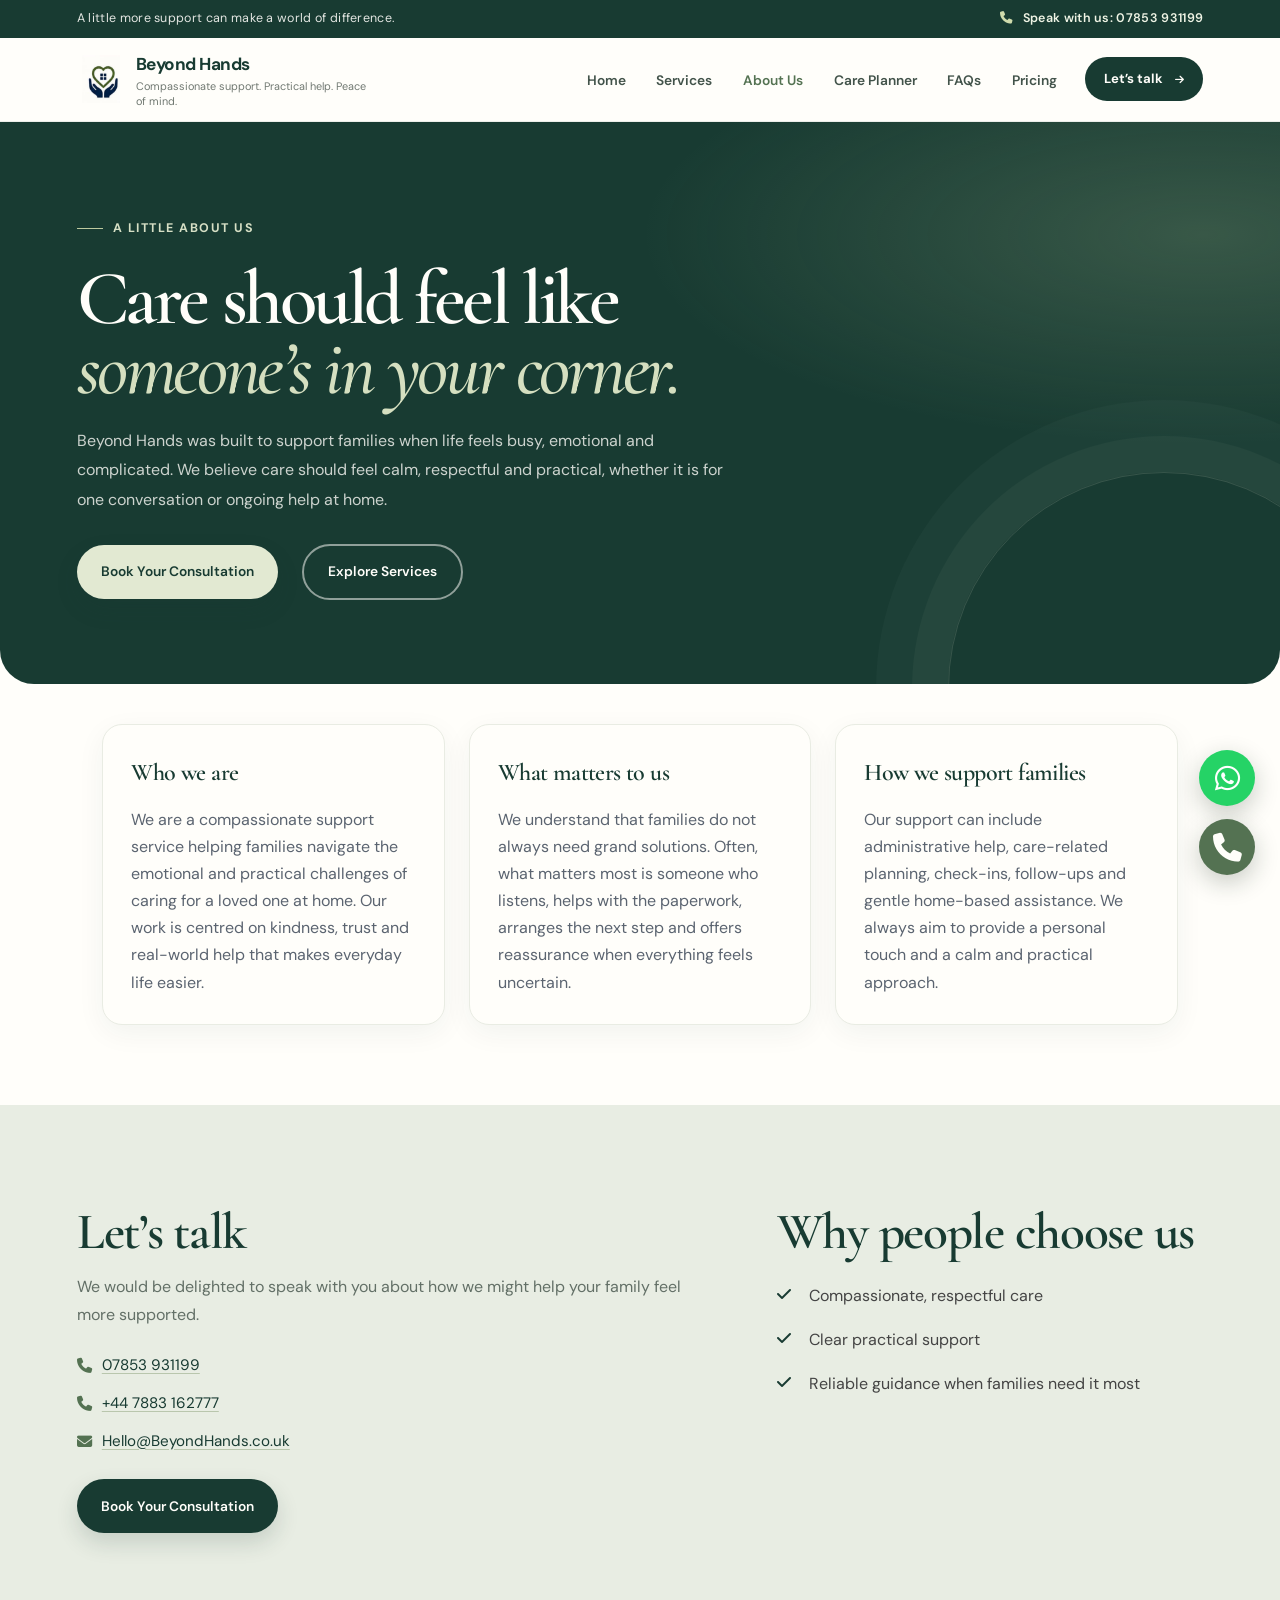
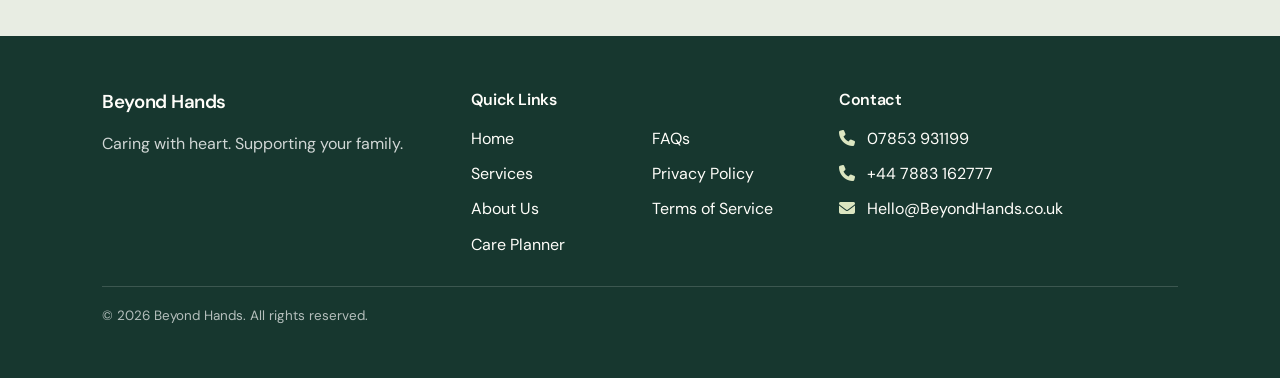
==== commit a21638e2: "feat: add Privacy Policy and Terms of Service pages with footer links" ====
--- a/about.html
+++ b/about.html
@@ -131,12 +131,14 @@
             </div>
             <div>
                 <h4>Quick Links</h4>
-                <ul>
+                <ul class="footer-links-two-col">
                     <li><a href="index.html">Home</a></li>
                     <li><a href="services.html">Services</a></li>
                     <li><a href="about.html">About Us</a></li>
                     <li><a href="resources.html">Care Planner</a></li>
                     <li><a href="faq.html">FAQs</a></li>
+                    <li><a href="privacy.html">Privacy Policy</a></li>
+                    <li><a href="terms.html">Terms of Service</a></li>
                 </ul>
             </div>
             <div>
--- a/style.css
+++ b/style.css
@@ -3146,4 +3146,108 @@
         break-inside: avoid;
         box-shadow: none;
     }
+}
+
+/* Legal pages (Privacy Policy & Terms of Service) */
+.legal-page-section {
+    padding: clamp(56px, 7vw, 96px) max(6%, calc((100% - 1100px) / 2));
+    background: var(--light);
+}
+
+.legal-content {
+    max-width: 900px;
+    margin: 0 auto;
+    padding: clamp(28px, 4vw, 56px);
+    background: var(--white);
+    border: 1px solid #e9ece3;
+    border-radius: 24px;
+    box-shadow: 0 8px 28px rgba(24, 60, 58, .055);
+}
+
+.legal-meta {
+    margin-bottom: 32px;
+    padding-bottom: 20px;
+    border-bottom: 1px solid #e9ece3;
+    color: var(--muted);
+    font-size: .92rem;
+}
+
+.legal-content h2 {
+    margin: 36px 0 14px;
+    color: var(--navy);
+    font-size: clamp(1.4rem, 2.2vw, 1.75rem);
+}
+
+.legal-content h2:first-of-type {
+    margin-top: 0;
+}
+
+.legal-content p,
+.legal-content li {
+    color: #4f5a53;
+}
+
+.legal-content p {
+    margin-bottom: 14px;
+}
+
+.legal-content ul {
+    margin: 0 0 18px;
+    padding-left: 1.25rem;
+    list-style: disc;
+    display: grid;
+    gap: 8px;
+}
+
+.legal-content li {
+    line-height: 1.7;
+}
+
+.legal-content strong {
+    color: var(--dark);
+}
+
+.legal-content a {
+    color: var(--green);
+    text-decoration: underline;
+    text-underline-offset: 2px;
+}
+
+.legal-content a:hover {
+    color: var(--navy);
+}
+
+.legal-note {
+    padding: 16px 18px;
+    background: var(--sage-pale);
+    border-radius: 14px;
+}
+
+@media (max-width: 600px) {
+    .legal-page-section {
+        padding: 40px 6% 56px;
+    }
+
+    .legal-content {
+        padding: 24px 20px;
+        border-radius: 18px;
+    }
+}
+
+/* Two-column footer quick links */
+footer ul.footer-links-two-col {
+    display: block;
+    columns: 2;
+    column-gap: 24px;
+}
+
+footer ul.footer-links-two-col li {
+    break-inside: avoid;
+    margin-bottom: 8px;
+}
+
+@media (max-width: 380px) {
+    footer ul.footer-links-two-col {
+        columns: 1;
+    }
 }
